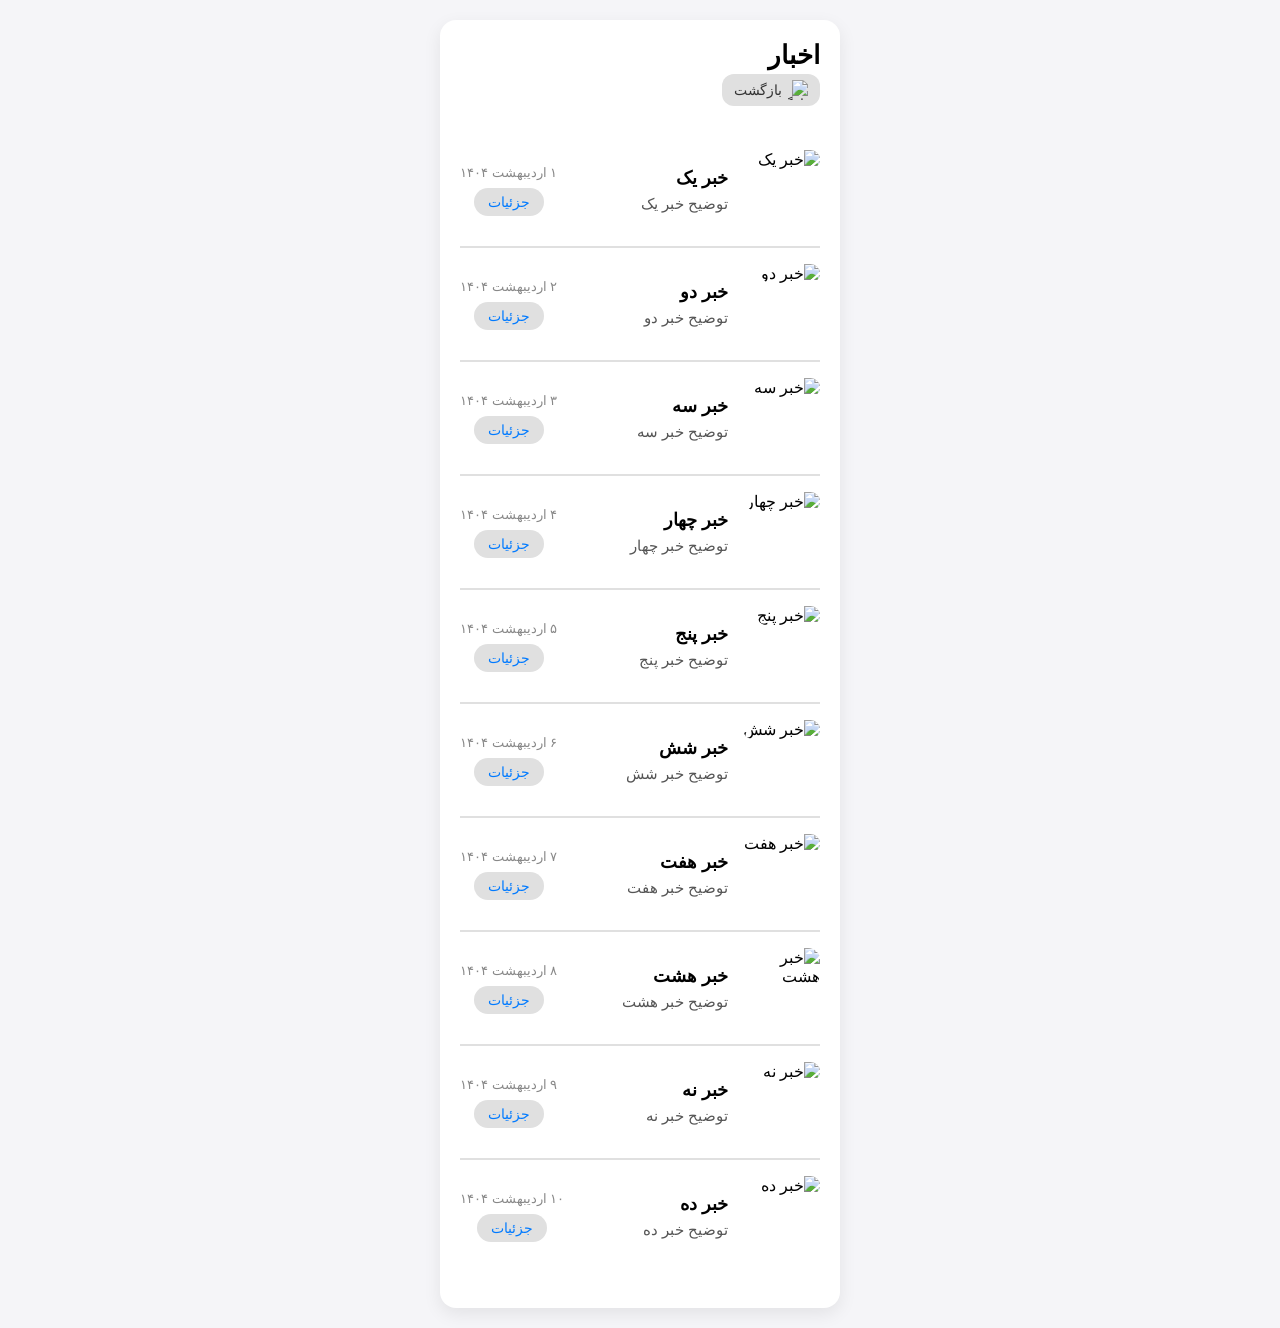
==== news.html @ 491c2c0a "Create news.html" ====
<!DOCTYPE html>
<html lang="fa" dir="rtl">
<head>
  <meta charset="UTF-8">
  <title>اخبار</title>
  <meta name="viewport" content="width=device-width, initial-scale=1.0">
  <style>
    /* ریست ساده */
    * {
      box-sizing: border-box;
      margin: 0;
      padding: 0;
    }
    body {
      background: #f5f5f8;
      font-family: 'Vazir', sans-serif;
      padding: 20px;
    }

    /* کانتینر اصلی */
    .news-container {
      background: #fff;
      max-width: 400px;
      margin: 0 auto;
      border-radius: 16px;
      padding: 20px;
      box-shadow: 0 6px 18px rgba(0,0,0,0.08);
    }

    /* هدر بخش */
    .news-header {
      text-align: right;
      margin-bottom: 16px;
    }
    .news-header h2 {
      font-size: 1.6rem;
      margin-bottom: 4px;
    }
    .news-header p {
      font-size: 0.95rem;
      color: #666;
    }

    /* آیتم‌های خبر */
    .news-item {
      display: flex;
      align-items: center;
      justify-content: space-between;
      padding: 16px 0;
    }
    /* خط جداکننده ضخیم */
    .news-item + .news-item {
      border-top: 2px solid #e0e0e0;
    }

    .news-thumb {
      flex: 0 0 80px;
      height: 80px;
      margin-left: 12px;
    }
    .news-thumb img {
      width: 100%;
      height: 100%;
      object-fit: cover;
      border-radius: 12px;
      transition: transform 0.3s ease;
    }
    .news-thumb img:hover {
      transform: scale(1.05);
    }

    .news-body {
      flex: 1;
      display: flex;
      flex-direction: column;
      gap: 6px;
      text-align: right;
    }
    .news-title {
      font-size: 1.1rem;
      font-weight: bold;
      color: #000;
    }
    .news-summary {
      font-size: 0.95rem;
      color: #555;
    }
    .news-date {
      font-size: 0.85rem;
      color: #999;
    }

    .news-actions {
      display: flex;
      flex-direction: column;
      align-items: center;
      gap: 8px;
    }
    .news-actions .news-date {
      /* تاریخ دوباره اینجا هم */
      font-size: 0.8rem;
      color: #888;
    }
    .btn-details {
      background: #e0e0e0;
      color: #007aff;
      border: none;
      border-radius: 14px;
      padding: 6px 14px;
      font-size: 0.9rem;
      cursor: pointer;
      transition: background 0.2s ease;
      text-decoration: none;
    }
    .btn-details:hover {
      background: #d0d0d0;
    }

    /* دکمه نمایش بیشتر */
    .load-more {
      text-align: center;
      margin-top: 20px;
    }
    .btn-load {
      background: #007aff;
      color: #fff;
      border: none;
      border-radius: 14px;
      padding: 10px 20px;
      font-size: 1rem;
      cursor: pointer;
      transition: background 0.2s ease;
    }
    .btn-load:hover {
      background: #005bb5;
    }
    /* دکمه بازگشت */
.back-btn {
  display: inline-flex;
  align-items: center;
  gap: 6px;
  text-decoration: none;
  background-color: #e0e0e0;
  color: #333;
  padding: 6px 12px;
  border-radius: 12px;
  font-size: 0.9rem;
  font-weight: 500;
  transition: background-color 0.2s ease;
  margin-bottom: 12px; /* فاصله از عنوان */
}

.back-btn img {
  width: 20px;
  height: 20px;
  object-fit: contain;
}

.back-btn:hover {
  background-color: #d0d0d0;
}

  </style>
</head>
<body>

  <div class="news-container">
    <div class="news-header">
      <div class="news-header">

      <h2>اخبار</h2>
  <!-- دکمه بازگشت -->
  <a href="index.html" class="back-btn">
    <img src="assets/images/back.gif" alt="بازگشت" />
    بازگشت
  </a>
    </div>

    <!-- تکرار کنید تا ۱۰ خبر -->
    <div class="news-item">
      <div class="news-thumb">
        <img src="https://via.placeholder.com/80" alt="خبر یک">
      </div>
      <div class="news-body">
        <div class="news-title">خبر یک</div>
        <div class="news-summary">توضیح خبر یک</div>
      </div>
      <div class="news-actions">
        <div class="news-date">۱ اردیبهشت ۱۴۰۴</div>
        <a href="#" class="btn-details">جزئیات</a>
      </div>
    </div>

    <div class="news-item">
      <div class="news-thumb">
        <img src="https://via.placeholder.com/80" alt="خبر دو">
      </div>
      <div class="news-body">
        <div class="news-title">خبر دو</div>
        <div class="news-summary">توضیح خبر دو</div>
      </div>
      <div class="news-actions">
        <div class="news-date">۲ اردیبهشت ۱۴۰۴</div>
        <a href="#" class="btn-details">جزئیات</a>
      </div>
    </div>

    <div class="news-item">
      <div class="news-thumb">
        <img src="https://via.placeholder.com/80" alt="خبر سه">
      </div>
      <div class="news-body">
        <div class="news-title">خبر سه</div>
        <div class="news-summary">توضیح خبر سه</div>
      </div>
      <div class="news-actions">
        <div class="news-date">۳ اردیبهشت ۱۴۰۴</div>
        <a href="#" class="btn-details">جزئیات</a>
      </div>
    </div>

    <div class="news-item">
      <div class="news-thumb">
        <img src="https://via.placeholder.com/80" alt="خبر چهار">
      </div>
      <div class="news-body">
        <div class="news-title">خبر چهار</div>
        <div class="news-summary">توضیح خبر چهار</div>
      </div>
      <div class="news-actions">
        <div class="news-date">۴ اردیبهشت ۱۴۰۴</div>
        <a href="#" class="btn-details">جزئیات</a>
      </div>
    </div>

    <div class="news-item">
      <div class="news-thumb">
        <img src="https://via.placeholder.com/80" alt="خبر پنج">
      </div>
      <div class="news-body">
        <div class="news-title">خبر پنج</div>
        <div class="news-summary">توضیح خبر پنج</div>
      </div>
      <div class="news-actions">
        <div class="news-date">۵ اردیبهشت ۱۴۰۴</div>
        <a href="#" class="btn-details">جزئیات</a>
      </div>
    </div>

    <div class="news-item">
      <div class="news-thumb">
        <img src="https://via.placeholder.com/80" alt="خبر شش">
      </div>
      <div class="news-body">
        <div class="news-title">خبر شش</div>
        <div class="news-summary">توضیح خبر شش</div>
      </div>
      <div class="news-actions">
        <div class="news-date">۶ اردیبهشت ۱۴۰۴</div>
        <a href="#" class="btn-details">جزئیات</a>
      </div>
    </div>

    <div class="news-item">
      <div class="news-thumb">
        <img src="https://via.placeholder.com/80" alt="خبر هفت">
      </div>
      <div class="news-body">
        <div class="news-title">خبر هفت</div>
        <div class="news-summary">توضیح خبر هفت</div>
      </div>
      <div class="news-actions">
        <div class="news-date">۷ اردیبهشت ۱۴۰۴</div>
        <a href="#" class="btn-details">جزئیات</a>
      </div>
    </div>

    <div class="news-item">
      <div class="news-thumb">
        <img src="https://via.placeholder.com/80" alt="خبر هشت">
      </div>
      <div class="news-body">
        <div class="news-title">خبر هشت</div>
        <div class="news-summary">توضیح خبر هشت</div>
      </div>
      <div class="news-actions">
        <div class="news-date">۸ اردیبهشت ۱۴۰۴</div>
        <a href="#" class="btn-details">جزئیات</a>
      </div>
    </div>

    <div class="news-item">
      <div class="news-thumb">
        <img src="https://via.placeholder.com/80" alt="خبر نه">
      </div>
      <div class="news-body">
        <div class="news-title">خبر نه</div>
        <div class="news-summary">توضیح خبر نه</div>
      </div>
      <div class="news-actions">
        <div class="news-date">۹ اردیبهشت ۱۴۰۴</div>
        <a href="#" class="btn-details">جزئیات</a>
      </div>
    </div>

    <div class="news-item">
      <div class="news-thumb">
        <img src="https://via.placeholder.com/80" alt="خبر ده">
      </div>
      <div class="news-body">
        <div class="news-title">خبر ده</div>
        <div class="news-summary">توضیح خبر ده</div>
      </div>
      <div class="news-actions">
        <div class="news-date">۱۰ اردیبهشت ۱۴۰۴</div>
        <a href="#" class="btn-details">جزئیات</a>
      </div>
    </div>


  </div>

</body>
</html>
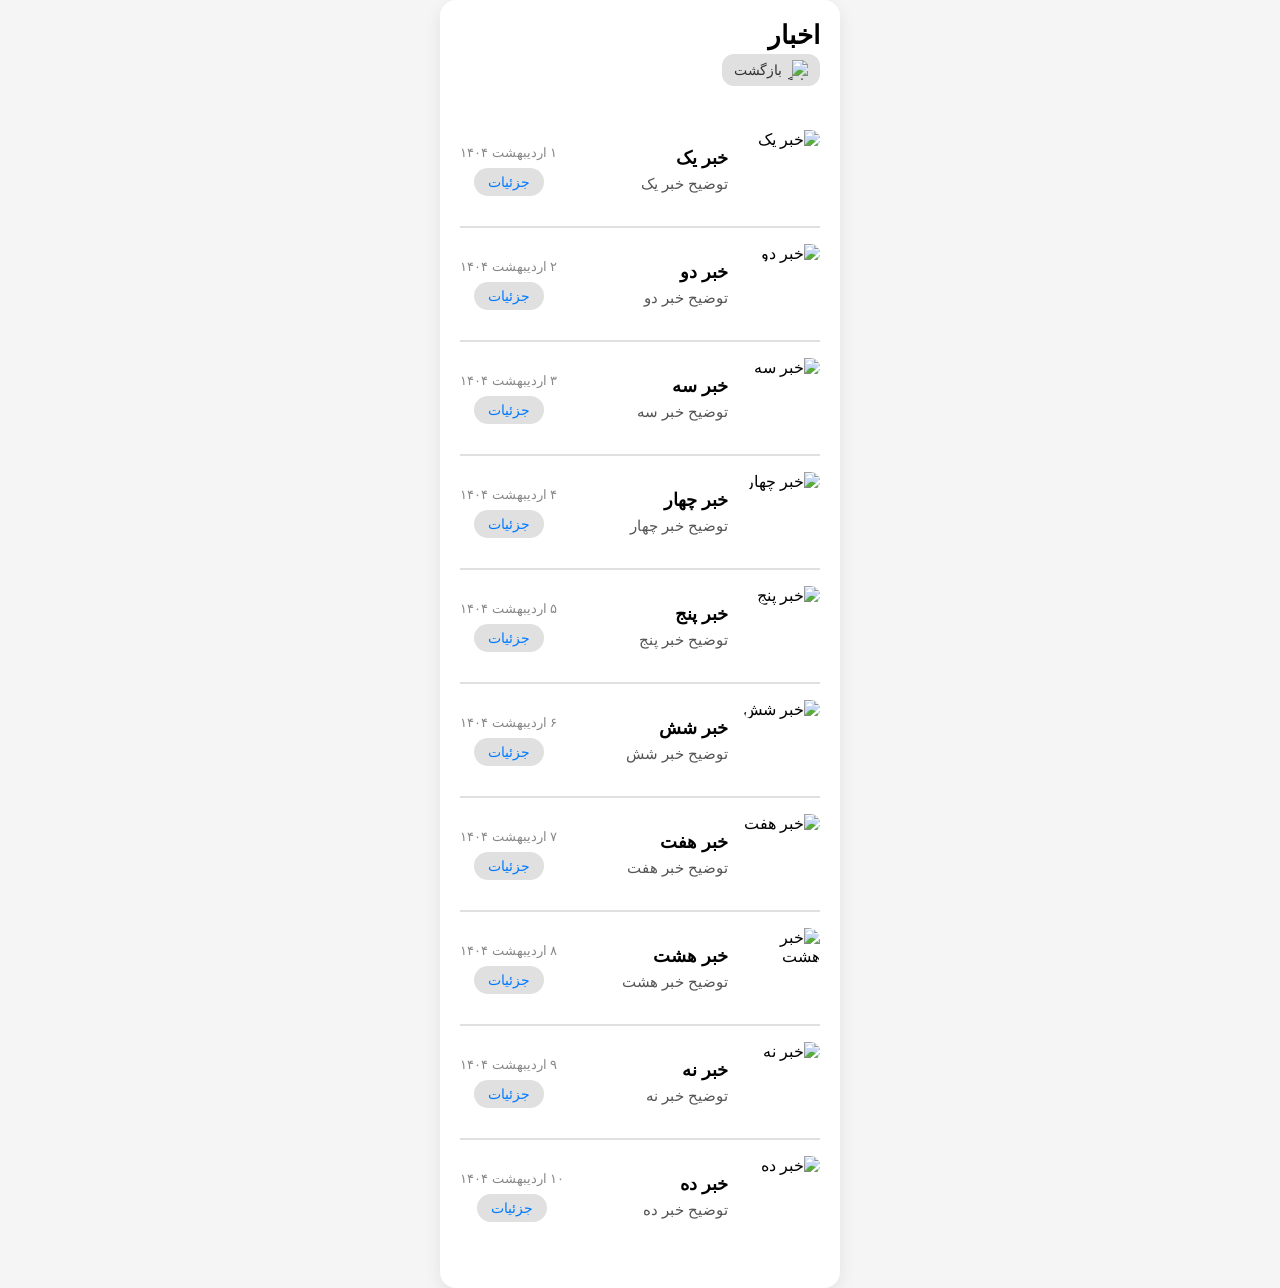
==== commit d3b62b0e: "Update news.html" ====
--- a/news.html
+++ b/news.html
@@ -161,9 +161,16 @@
 }
 
   </style>
+<link rel="stylesheet" href="style.css">
 </head>
+<script src="https://www.w3schools.com/lib/w3.js"></script>
+<script>
+  w3.includeHTML();
+</script>
+  <script src="assets/js/menu.js"></script>
 <body>
 
+  <div w3-include-html="parts/header.html"></div>
   <div class="news-container">
     <div class="news-header">
       <div class="news-header">
--- a/style.css
+++ b/style.css
@@ -0,0 +1,477 @@
+/* ======= استایل کلی ======= */
+body {
+  font-family: 'Vazir', sans-serif;
+  background: #f5f5f5;
+  margin: 0;
+  padding: 0;
+  direction: rtl;
+}
+  direction: rtl;
+  text-align: right;
+}
+
+.container {
+  float: right;
+}
+
+.menu li {
+  float: right;
+}
+
+.breadcrumb {
+  direction: rtl;
+}
+/* ======= استایل هدر اپلیکیشن واکنش‌گرا ======= */
+.header-app * {
+  box-sizing: border-box;
+}
+
+.header-app {
+  font-family: 'Vazir', sans-serif;
+  background-color: #fff;
+  direction: rtl;
+}
+
+.header-app header {
+  background-color: #fff;
+  border-bottom: 1px solid #ddd;
+  position: static;
+  top: 0;
+  z-index: 1000;
+}
+
+.header-app .logo3 {
+  max-height: 50px;
+  width: auto;
+  display: block;
+  margin-right: 20px;
+  margin-left: 0px;
+}
+
+.header-app .navbar3 {
+  display: flex;
+  align-items: center;
+  padding: 10px 20px 10px 50px;
+  gap: 20px;
+}
+.header-app .nav-items3 {
+  display: flex;
+  gap: 30px;
+  list-style: none;
+  margin: 0;
+  padding: 0;
+}
+
+.header-app .nav-item3:hover {
+  color: #0071e3;
+}
+
+.header-app .mega-menu-wrapper3 {
+  position: relative;
+  width: 100%;
+  z-index: 999;
+}
+
+.header-app .mega-menu3 {
+  display: none;
+  position: fixed;
+  top: 70px;
+  right: 0;
+  left: 0;
+  background: rgba(255, 255, 255, 0.9);
+  backdrop-filter: blur(10px);
+  padding: 20px 40px;
+  box-shadow: 0 4px 12px rgba(0, 0, 0, 0.1);
+  border-top: 1px solid #ddd;
+  flex-wrap: wrap;
+  justify-content: flex-start;
+  direction: rtl;
+  z-index: 1000;
+}
+
+.header-app .mega-menu3.active {
+  display: flex;
+}
+
+.header-app .column3 {
+  flex: 1;
+  max-width: 250px;
+  margin-left: 40px;
+}
+
+.header-app .column3 h4 {
+  font-size: 18px;
+  font-weight: bold;
+  margin-bottom: 10px;
+}
+
+.header-app .column3 a {
+  display: block;
+  text-decoration: none;
+  color: #333;
+  margin-bottom: 8px;
+  font-size: 16px;
+  transition: color 0.2s ease, font-weight 0.2s ease;
+}
+
+.header-app .column3 a:hover {
+  color: #0071e3;
+  font-weight: bold;
+}
+
+.header-app .header-image3 {
+  display: block;
+  width: 100%;
+  height: auto;
+}
+
+
+/* ====== بخش عنوان + دکمه بیشتر ====== */
+.section-header {
+  display: flex;
+  justify-content: space-between;
+  align-items: center;
+  margin: 20px;
+}
+
+.section-title {
+  font-size: 24px;
+  font-weight: bold;
+}
+
+.subtitle {
+  font-size: 18px;
+  color: #666;
+  margin-top: 5px;
+}
+
+.more-button {
+  display: flex;
+  align-items: center;
+  text-decoration: none;
+  font-size: 16px;
+  color: #0077cc;
+  gap: 5px;
+}
+
+.more-button img {
+  width: 16px;
+  height: 16px;
+}
+
+/* کارت‌ها */
+.card-section,
+.cards-container-2 {
+  display: flex;
+  overflow-x: auto;
+  gap: 15px;
+  padding: 0 20px 30px;
+  scroll-snap-type: x mandatory;
+}
+
+.card {
+  width: 100%;
+  max-width: 200px;
+  background: white;
+  border-radius: 10px;
+  padding: 10px;
+  box-shadow: 0 2px 4px rgba(0, 0, 0, 0.1);
+  flex-shrink: 0;
+  scroll-snap-align: start;
+  text-decoration: none;
+  color: inherit;
+}
+
+.card img {
+  width: 100%;
+  border-radius: 8px;
+}
+
+.card-title {
+  font-weight: bold;
+  font-size: 14px;
+  margin-top: 8px;
+}
+
+.card-text {
+  font-size: 13px;
+  color: #555;
+}
+
+/* ======= استایل دوم (طراحی جدید) ======= */
+.section-title-2 {
+  font-family: 'IranYekan', sans-serif;
+  font-size: 22px;
+  font-weight: bold;
+  margin-bottom: 5px;
+  padding: 0 20px;
+}
+
+.subtitle-2 {
+  font-family: 'IranYekan', sans-serif;
+  font-size: 15px;
+  color: #666;
+  margin-bottom: 15px;
+  padding: 0 20px;
+}
+
+/* کارت‌های مدرن */
+.cards-container-2::-webkit-scrollbar {
+  display: none;
+}
+
+.modern-card-2 {
+  flex: 0 0 340px;
+  height: 420px;
+  background-color: #fff;
+  border-radius: 12px;
+  overflow: hidden;
+  box-shadow: 0 4px 12px rgba(0, 0, 0, 0.1);
+  position: relative;
+  scroll-snap-align: start;
+  user-select: none;
+}
+
+.card-image-2 {
+  width: 100%;
+  height: 100%;
+  background-size: cover;
+  background-position: center;
+}
+
+.glass-bar-2 {
+  position: absolute;
+  bottom: 0;
+  left: 0;
+  right: 0;
+  padding: 15px;
+  background: rgba(255, 255, 255, 0.3);
+  backdrop-filter: blur(15px);
+  display: flex;
+  align-items: center;
+  justify-content: space-between;
+  height: 60px;
+  border-radius: 0 0 12px 12px;
+}
+
+.logo-area-2 {
+  display: flex;
+  align-items: center;
+  flex-grow: 1;
+  overflow: hidden;
+}
+
+.logo-2 {
+  width: 50px;
+  height: 50px;
+  border-radius: 8px;
+  margin-left: 12px;
+  object-fit: cover;
+}
+
+.text-content-2 {
+  display: flex;
+  flex-direction: column;
+  overflow: hidden;
+}
+
+.event-title-2 {
+  font-family: 'IranYekan', sans-serif;
+  font-size: 17px;
+  font-weight: bold;
+  margin-bottom: 2px;
+  color: #000;
+  white-space: nowrap;
+  overflow: hidden;
+  text-overflow: ellipsis;
+}
+
+.event-description-2 {
+  font-family: 'IranYekan', sans-serif;
+  font-size: 14px;
+  color: #444;
+  white-space: nowrap;
+  overflow: hidden;
+  text-overflow: ellipsis;
+}
+
+/* ====== اپلیکیشن ====== */
+.container {
+  background: white;
+  border-radius: 20px;
+  padding: 20px;
+  width: 100%;
+  max-width: 360px;
+  box-shadow: 0 4px 10px rgba(0, 0, 0, 0.1);
+  margin: 0 auto;
+}
+
+.app {
+  display: flex;
+  align-items: center;
+  justify-content: space-between;
+  padding: 10px 0;
+}
+
+.app + .app {
+  border-top: 1px solid #eee;
+}
+
+.app-info {
+  display: flex;
+  align-items: center;
+}
+
+.app img {
+  width: 50px;
+  height: 50px;
+  border-radius: 12px;
+  margin-left: 10px;
+}
+
+.app-text {
+  display: flex;
+  flex-direction: column;
+}
+
+.app-title {
+  font-weight: bold;
+}
+
+.app-subtitle {
+  font-size: 12px;
+  color: gray;
+}
+
+.button {
+  background-color: #e0e0e0;
+  border: none;
+  border-radius: 14px;
+  padding: 6px 14px;
+  font-size: 14px;
+  cursor: pointer;
+  text-decoration: none;
+}
+
+.button.update {
+  background-color: #007aff;
+  color: white;
+}
+.more-button-wrapper {
+  display: flex;
+  justify-content: center;
+  margin-top: 20px;
+}
+
+.more-button-wrapper .button {
+  width: 100%;
+  text-align: center;
+}
+
+/* ======= ریسپانسیو ======= */
+@media screen and (max-width: 768px) {
+  .card {
+    width: 100%;
+    max-width: 160px;
+    margin: 0 auto;
+  }
+
+  .modern-card-2 {
+    flex: 0 0 90%;
+    max-width: 90%;
+  }
+
+  .container {
+    width: 90%;
+  }
+
+  .header-text h1 {
+    font-size: 18px;
+  }
+
+  .header-text h2 {
+    font-size: 13px;
+  }
+
+  .search-box {
+    max-width: calc(100% - 30px);
+    margin: 15px;
+  }
+}
+
+/* ====== فوتر ====== */
+.footer {
+  background: url('6E5401CF-9875-4F31-A5F1-5B2A2A1F9D86.jpeg') no-repeat center center/cover;
+  color: white;
+  font-family: 'Vazir', sans-serif;
+  padding: 40px 20px;
+  position: relative;
+  direction: rtl;
+}
+
+.footer-overlay {
+  background-color: rgba(0, 0, 0, 0.6);
+  padding: 30px;
+  border-radius: 10px;
+}
+
+.footer-columns {
+  display: flex;
+  flex-wrap: wrap;
+  justify-content: space-between;
+  gap: 30px;
+}
+
+.footer-col {
+  flex: 1;
+  min-width: 200px;
+}
+
+.footer-col h4 {
+  border-bottom: 2px solid #ffc107;
+  padding-bottom: 8px;
+  margin-bottom: 15px;
+}
+
+.footer-col ul {
+  list-style: none;
+  padding: 0;
+  margin: 0;
+}
+
+.footer-col ul li {
+  margin-bottom: 10px;
+}
+
+.footer-col ul li a {
+  color: #eee;
+  text-decoration: none;
+  transition: color 0.3s ease;
+  display: inline;
+  background: transparent;
+  outline: none;
+  padding: 0;
+  margin: 0;
+  border: none;
+}
+
+.footer-col ul li a:hover,
+.footer-col ul li a:focus {
+  color: #ffd700;
+  text-decoration: none;
+  outline: none;
+  background: transparent;
+  box-shadow: none;
+}
+
+.footer-col ul li a:visited {
+  color: #ff9800;
+  text-decoration: none;
+}
+
+.footer-bottom {
+  text-align: center;
+  margin-top: 40px;
+  font-size: 14px;
+  color: #ccc;
+}
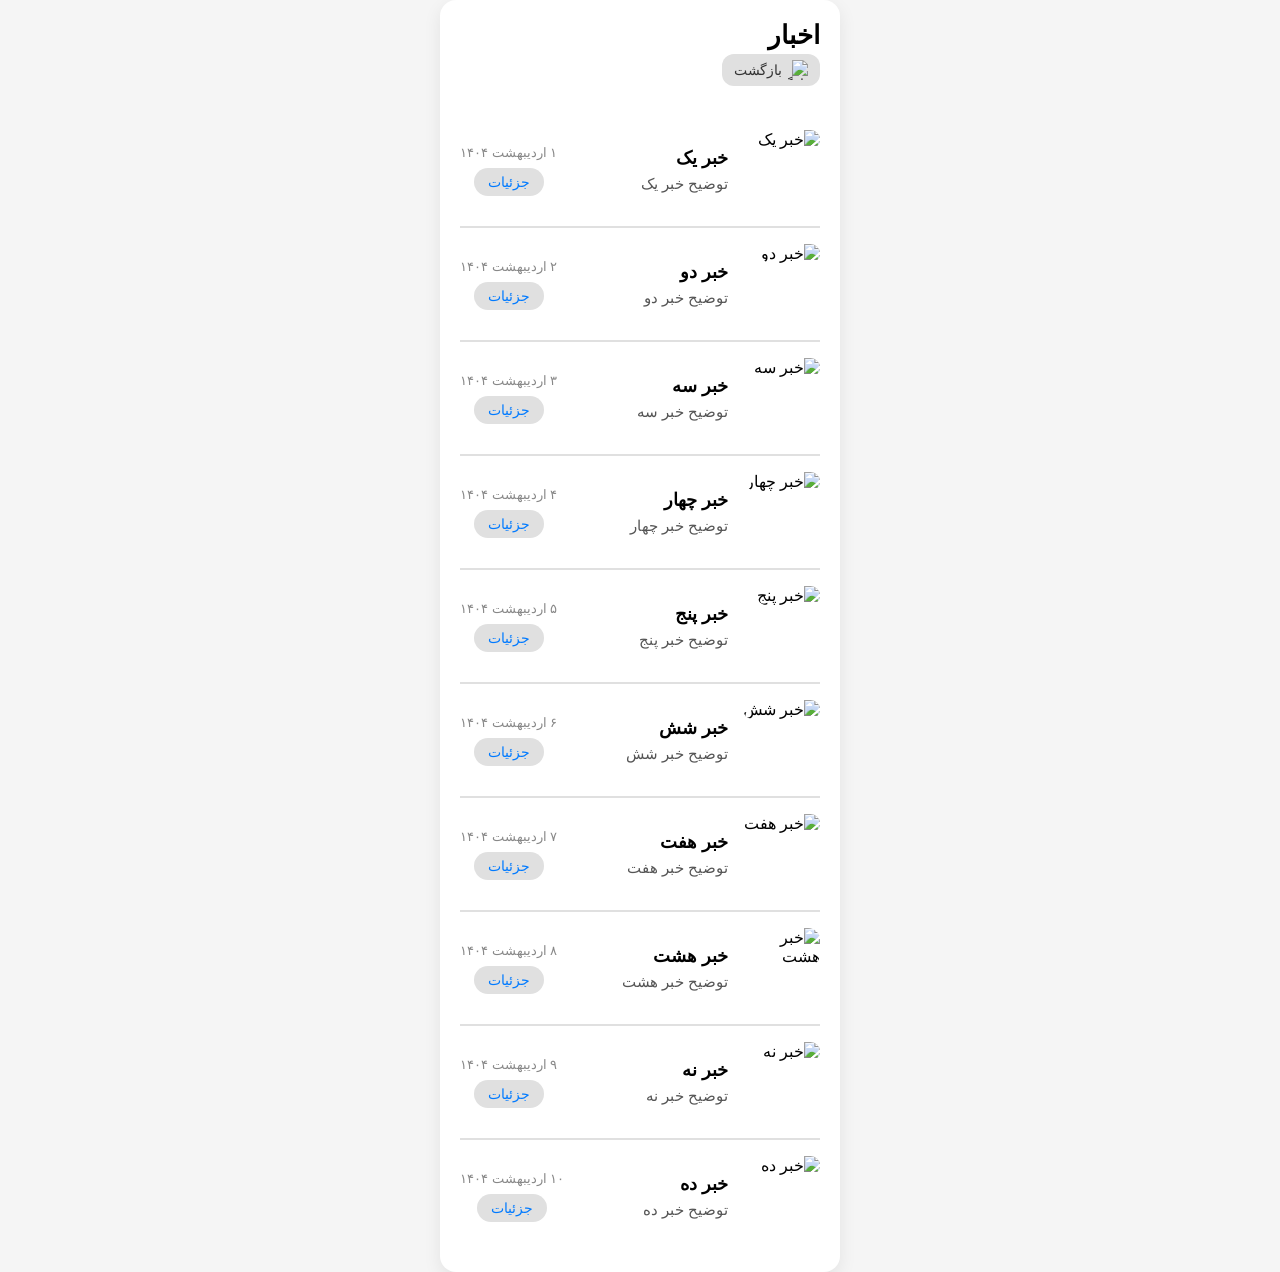
==== commit a496b505: "Update news.html" ====
--- a/news.html
+++ b/news.html
@@ -167,13 +167,11 @@
 <script>
   w3.includeHTML();
 </script>
-  <script src="assets/js/menu.js"></script>
 <body>
 
   <div w3-include-html="parts/header.html"></div>
   <div class="news-container">
     <div class="news-header">
-      <div class="news-header">
 
       <h2>اخبار</h2>
   <!-- دکمه بازگشت -->
@@ -326,6 +324,6 @@
 
 
   </div>
-
+  <script src="assets/js/menu.js"></script>
 </body>
 </html>
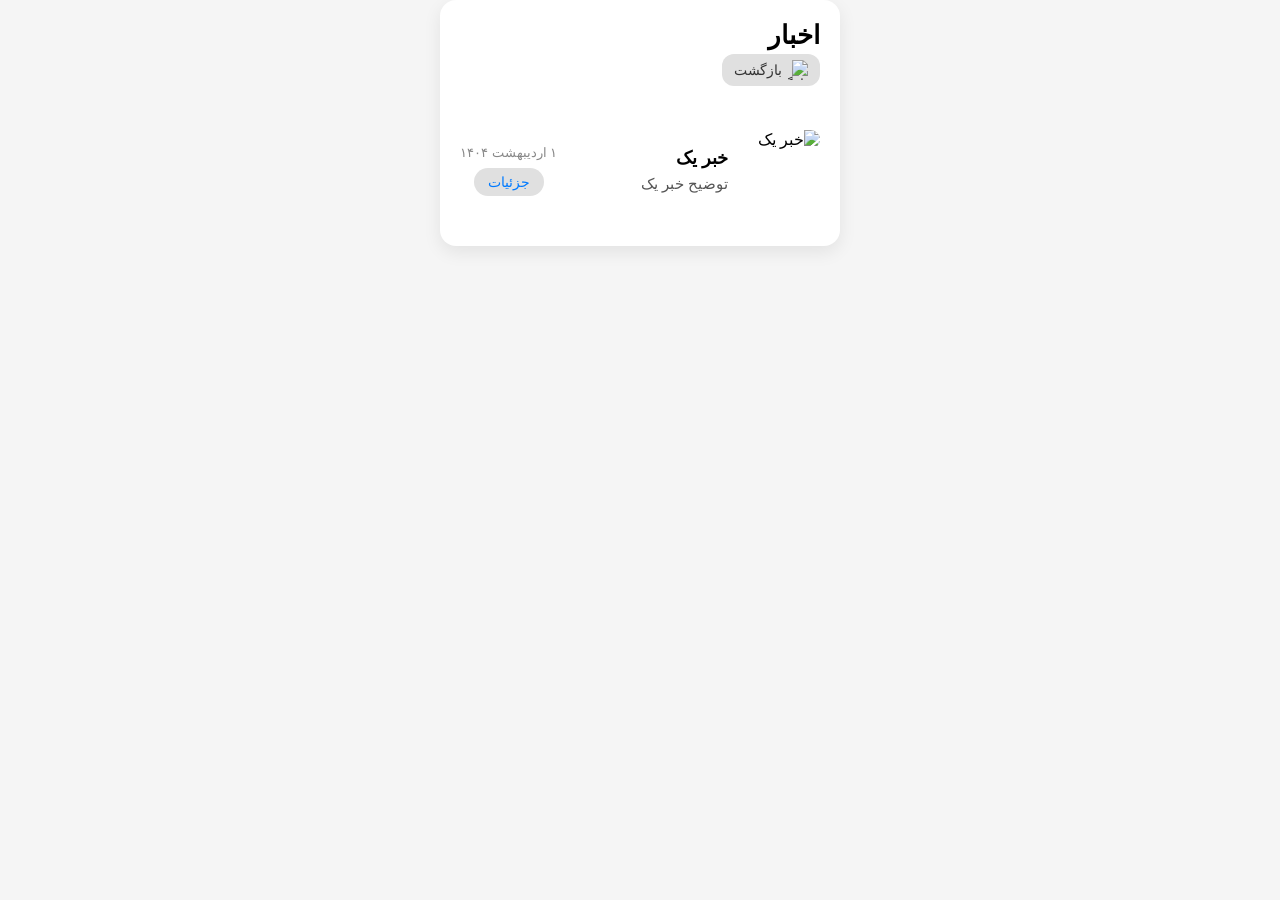
==== commit 0d66c4c9: "Update news.html" ====
--- a/news.html
+++ b/news.html
@@ -135,53 +135,48 @@
       background: #005bb5;
     }
     /* دکمه بازگشت */
-.back-btn {
-  display: inline-flex;
-  align-items: center;
-  gap: 6px;
-  text-decoration: none;
-  background-color: #e0e0e0;
-  color: #333;
-  padding: 6px 12px;
-  border-radius: 12px;
-  font-size: 0.9rem;
-  font-weight: 500;
-  transition: background-color 0.2s ease;
-  margin-bottom: 12px; /* فاصله از عنوان */
-}
-
-.back-btn img {
-  width: 20px;
-  height: 20px;
-  object-fit: contain;
-}
-
-.back-btn:hover {
-  background-color: #d0d0d0;
-}
-
+    .back-btn {
+      display: inline-flex;
+      align-items: center;
+      gap: 6px;
+      text-decoration: none;
+      background-color: #e0e0e0;
+      color: #333;
+      padding: 6px 12px;
+      border-radius: 12px;
+      font-size: 0.9rem;
+      font-weight: 500;
+      transition: background-color 0.2s ease;
+      margin-bottom: 12px; /* فاصله از عنوان */
+    }
+
+    .back-btn img {
+      width: 20px;
+      height: 20px;
+      object-fit: contain;
+    }
+
+    .back-btn:hover {
+      background-color: #d0d0d0;
+    }
   </style>
-<link rel="stylesheet" href="style.css">
+  <link rel="stylesheet" href="style.css">
 </head>
-<script src="https://www.w3schools.com/lib/w3.js"></script>
-<script>
-  w3.includeHTML();
-</script>
 <body>
 
   <div w3-include-html="parts/header.html"></div>
+
   <div class="news-container">
     <div class="news-header">
-
       <h2>اخبار</h2>
-  <!-- دکمه بازگشت -->
-  <a href="index.html" class="back-btn">
-    <img src="assets/images/back.gif" alt="بازگشت" />
-    بازگشت
-  </a>
+      <!-- دکمه بازگشت -->
+      <a href="index.html" class="back-btn">
+        <img src="assets/images/back.gif" alt="بازگشت" />
+        بازگشت
+      </a>
     </div>
 
-    <!-- تکرار کنید تا ۱۰ خبر -->
+    <!-- تکرار خبرها -->
     <div class="news-item">
       <div class="news-thumb">
         <img src="https://via.placeholder.com/80" alt="خبر یک">
@@ -196,134 +191,16 @@
       </div>
     </div>
 
-    <div class="news-item">
-      <div class="news-thumb">
-        <img src="https://via.placeholder.com/80" alt="خبر دو">
-      </div>
-      <div class="news-body">
-        <div class="news-title">خبر دو</div>
-        <div class="news-summary">توضیح خبر دو</div>
-      </div>
-      <div class="news-actions">
-        <div class="news-date">۲ اردیبهشت ۱۴۰۴</div>
-        <a href="#" class="btn-details">جزئیات</a>
-      </div>
-    </div>
-
-    <div class="news-item">
-      <div class="news-thumb">
-        <img src="https://via.placeholder.com/80" alt="خبر سه">
-      </div>
-      <div class="news-body">
-        <div class="news-title">خبر سه</div>
-        <div class="news-summary">توضیح خبر سه</div>
-      </div>
-      <div class="news-actions">
-        <div class="news-date">۳ اردیبهشت ۱۴۰۴</div>
-        <a href="#" class="btn-details">جزئیات</a>
-      </div>
-    </div>
-
-    <div class="news-item">
-      <div class="news-thumb">
-        <img src="https://via.placeholder.com/80" alt="خبر چهار">
-      </div>
-      <div class="news-body">
-        <div class="news-title">خبر چهار</div>
-        <div class="news-summary">توضیح خبر چهار</div>
-      </div>
-      <div class="news-actions">
-        <div class="news-date">۴ اردیبهشت ۱۴۰۴</div>
-        <a href="#" class="btn-details">جزئیات</a>
-      </div>
-    </div>
-
-    <div class="news-item">
-      <div class="news-thumb">
-        <img src="https://via.placeholder.com/80" alt="خبر پنج">
-      </div>
-      <div class="news-body">
-        <div class="news-title">خبر پنج</div>
-        <div class="news-summary">توضیح خبر پنج</div>
-      </div>
-      <div class="news-actions">
-        <div class="news-date">۵ اردیبهشت ۱۴۰۴</div>
-        <a href="#" class="btn-details">جزئیات</a>
-      </div>
-    </div>
-
-    <div class="news-item">
-      <div class="news-thumb">
-        <img src="https://via.placeholder.com/80" alt="خبر شش">
-      </div>
-      <div class="news-body">
-        <div class="news-title">خبر شش</div>
-        <div class="news-summary">توضیح خبر شش</div>
-      </div>
-      <div class="news-actions">
-        <div class="news-date">۶ اردیبهشت ۱۴۰۴</div>
-        <a href="#" class="btn-details">جزئیات</a>
-      </div>
-    </div>
-
-    <div class="news-item">
-      <div class="news-thumb">
-        <img src="https://via.placeholder.com/80" alt="خبر هفت">
-      </div>
-      <div class="news-body">
-        <div class="news-title">خبر هفت</div>
-        <div class="news-summary">توضیح خبر هفت</div>
-      </div>
-      <div class="news-actions">
-        <div class="news-date">۷ اردیبهشت ۱۴۰۴</div>
-        <a href="#" class="btn-details">جزئیات</a>
-      </div>
-    </div>
-
-    <div class="news-item">
-      <div class="news-thumb">
-        <img src="https://via.placeholder.com/80" alt="خبر هشت">
-      </div>
-      <div class="news-body">
-        <div class="news-title">خبر هشت</div>
-        <div class="news-summary">توضیح خبر هشت</div>
-      </div>
-      <div class="news-actions">
-        <div class="news-date">۸ اردیبهشت ۱۴۰۴</div>
-        <a href="#" class="btn-details">جزئیات</a>
-      </div>
-    </div>
-
-    <div class="news-item">
-      <div class="news-thumb">
-        <img src="https://via.placeholder.com/80" alt="خبر نه">
-      </div>
-      <div class="news-body">
-        <div class="news-title">خبر نه</div>
-        <div class="news-summary">توضیح خبر نه</div>
-      </div>
-      <div class="news-actions">
-        <div class="news-date">۹ اردیبهشت ۱۴۰۴</div>
-        <a href="#" class="btn-details">جزئیات</a>
-      </div>
-    </div>
-
-    <div class="news-item">
-      <div class="news-thumb">
-        <img src="https://via.placeholder.com/80" alt="خبر ده">
-      </div>
-      <div class="news-body">
-        <div class="news-title">خبر ده</div>
-        <div class="news-summary">توضیح خبر ده</div>
-      </div>
-      <div class="news-actions">
-        <div class="news-date">۱۰ اردیبهشت ۱۴۰۴</div>
-        <a href="#" class="btn-details">جزئیات</a>
-      </div>
-    </div>
-
+    <!-- سایر خبرها مانند قبل ... -->
 
   </div>
+
+  <script src="https://www.w3schools.com/lib/w3.js"></script>
+  <script>
+    window.addEventListener("DOMContentLoaded", () => {
+      w3.includeHTML();
+    });
+  </script>
   <script src="assets/js/menu.js"></script>
 </body>
 </html>
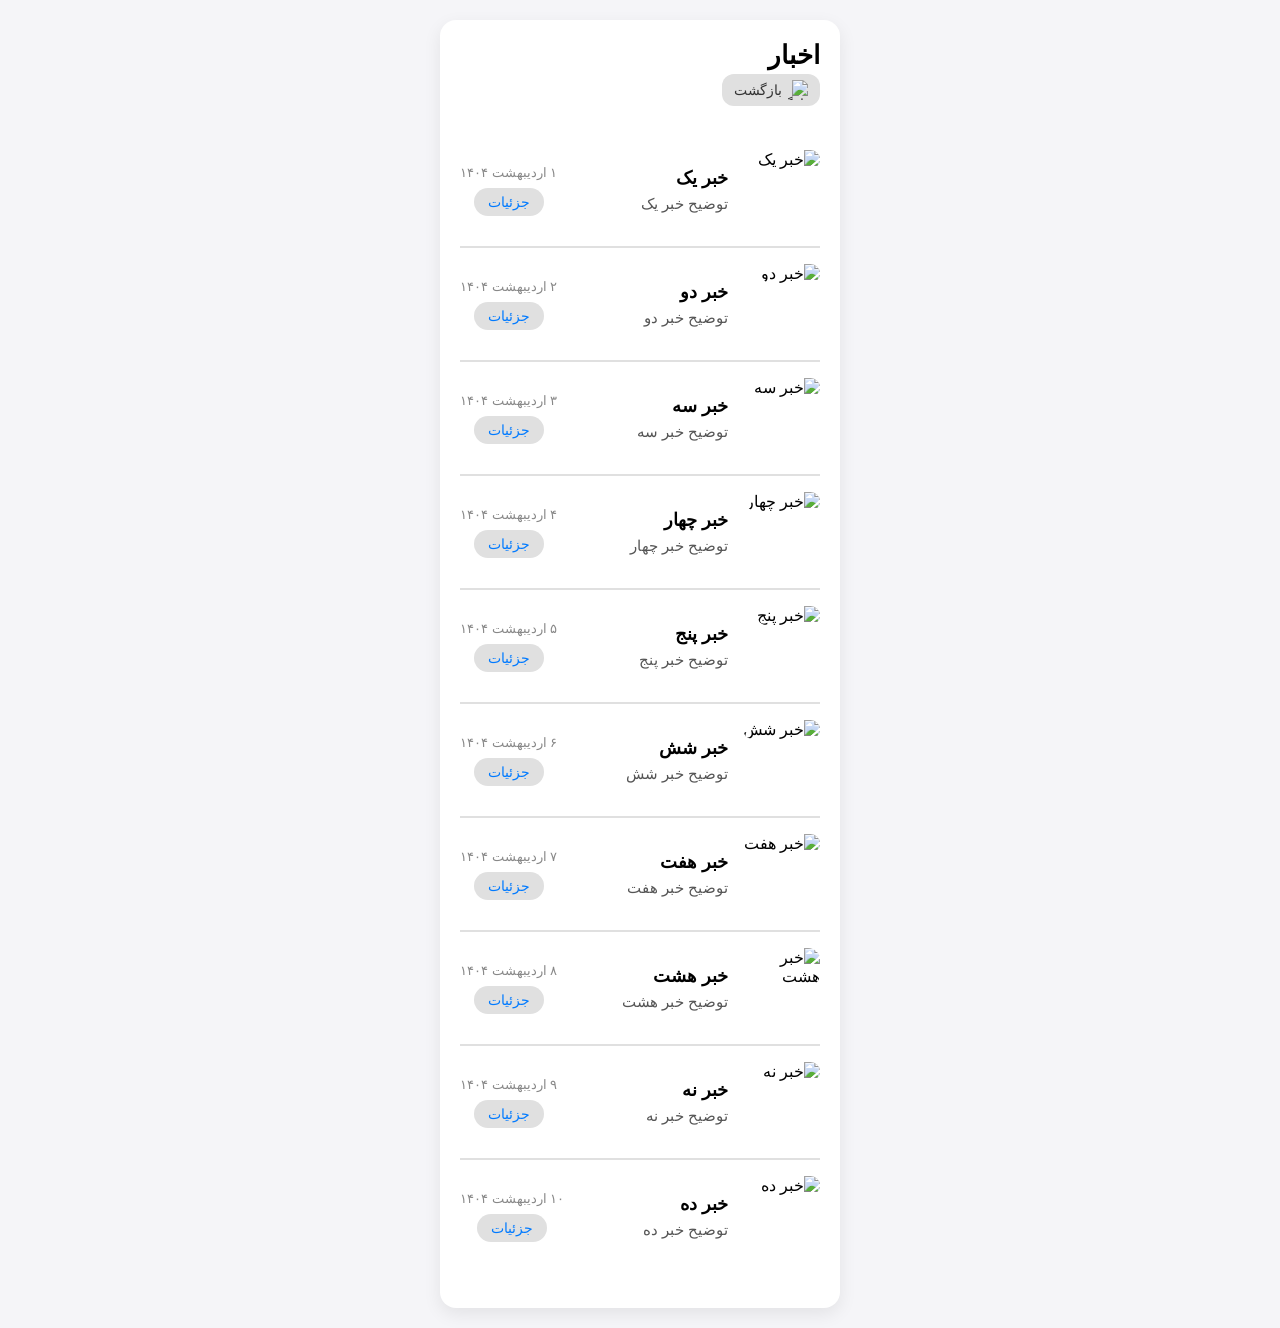
==== commit 95e036d8: "Create news.html" ====
--- a/news.html
+++ b/news.html
@@ -135,48 +135,48 @@
       background: #005bb5;
     }
     /* دکمه بازگشت */
-    .back-btn {
-      display: inline-flex;
-      align-items: center;
-      gap: 6px;
-      text-decoration: none;
-      background-color: #e0e0e0;
-      color: #333;
-      padding: 6px 12px;
-      border-radius: 12px;
-      font-size: 0.9rem;
-      font-weight: 500;
-      transition: background-color 0.2s ease;
-      margin-bottom: 12px; /* فاصله از عنوان */
-    }
-
-    .back-btn img {
-      width: 20px;
-      height: 20px;
-      object-fit: contain;
-    }
-
-    .back-btn:hover {
-      background-color: #d0d0d0;
-    }
+.back-btn {
+  display: inline-flex;
+  align-items: center;
+  gap: 6px;
+  text-decoration: none;
+  background-color: #e0e0e0;
+  color: #333;
+  padding: 6px 12px;
+  border-radius: 12px;
+  font-size: 0.9rem;
+  font-weight: 500;
+  transition: background-color 0.2s ease;
+  margin-bottom: 12px; /* فاصله از عنوان */
+}
+
+.back-btn img {
+  width: 20px;
+  height: 20px;
+  object-fit: contain;
+}
+
+.back-btn:hover {
+  background-color: #d0d0d0;
+}
+
   </style>
-  <link rel="stylesheet" href="style.css">
 </head>
 <body>
 
-  <div w3-include-html="parts/header.html"></div>
-
   <div class="news-container">
     <div class="news-header">
+      <div class="news-header">
+
       <h2>اخبار</h2>
-      <!-- دکمه بازگشت -->
-      <a href="index.html" class="back-btn">
-        <img src="assets/images/back.gif" alt="بازگشت" />
-        بازگشت
-      </a>
-    </div>
-
-    <!-- تکرار خبرها -->
+  <!-- دکمه بازگشت -->
+  <a href="index.html" class="back-btn">
+    <img src="assets/images/back.gif" alt="بازگشت" />
+    بازگشت
+  </a>
+    </div>
+
+    <!-- تکرار کنید تا ۱۰ خبر -->
     <div class="news-item">
       <div class="news-thumb">
         <img src="https://via.placeholder.com/80" alt="خبر یک">
@@ -191,16 +191,134 @@
       </div>
     </div>
 
-    <!-- سایر خبرها مانند قبل ... -->
+    <div class="news-item">
+      <div class="news-thumb">
+        <img src="https://via.placeholder.com/80" alt="خبر دو">
+      </div>
+      <div class="news-body">
+        <div class="news-title">خبر دو</div>
+        <div class="news-summary">توضیح خبر دو</div>
+      </div>
+      <div class="news-actions">
+        <div class="news-date">۲ اردیبهشت ۱۴۰۴</div>
+        <a href="#" class="btn-details">جزئیات</a>
+      </div>
+    </div>
+
+    <div class="news-item">
+      <div class="news-thumb">
+        <img src="https://via.placeholder.com/80" alt="خبر سه">
+      </div>
+      <div class="news-body">
+        <div class="news-title">خبر سه</div>
+        <div class="news-summary">توضیح خبر سه</div>
+      </div>
+      <div class="news-actions">
+        <div class="news-date">۳ اردیبهشت ۱۴۰۴</div>
+        <a href="#" class="btn-details">جزئیات</a>
+      </div>
+    </div>
+
+    <div class="news-item">
+      <div class="news-thumb">
+        <img src="https://via.placeholder.com/80" alt="خبر چهار">
+      </div>
+      <div class="news-body">
+        <div class="news-title">خبر چهار</div>
+        <div class="news-summary">توضیح خبر چهار</div>
+      </div>
+      <div class="news-actions">
+        <div class="news-date">۴ اردیبهشت ۱۴۰۴</div>
+        <a href="#" class="btn-details">جزئیات</a>
+      </div>
+    </div>
+
+    <div class="news-item">
+      <div class="news-thumb">
+        <img src="https://via.placeholder.com/80" alt="خبر پنج">
+      </div>
+      <div class="news-body">
+        <div class="news-title">خبر پنج</div>
+        <div class="news-summary">توضیح خبر پنج</div>
+      </div>
+      <div class="news-actions">
+        <div class="news-date">۵ اردیبهشت ۱۴۰۴</div>
+        <a href="#" class="btn-details">جزئیات</a>
+      </div>
+    </div>
+
+    <div class="news-item">
+      <div class="news-thumb">
+        <img src="https://via.placeholder.com/80" alt="خبر شش">
+      </div>
+      <div class="news-body">
+        <div class="news-title">خبر شش</div>
+        <div class="news-summary">توضیح خبر شش</div>
+      </div>
+      <div class="news-actions">
+        <div class="news-date">۶ اردیبهشت ۱۴۰۴</div>
+        <a href="#" class="btn-details">جزئیات</a>
+      </div>
+    </div>
+
+    <div class="news-item">
+      <div class="news-thumb">
+        <img src="https://via.placeholder.com/80" alt="خبر هفت">
+      </div>
+      <div class="news-body">
+        <div class="news-title">خبر هفت</div>
+        <div class="news-summary">توضیح خبر هفت</div>
+      </div>
+      <div class="news-actions">
+        <div class="news-date">۷ اردیبهشت ۱۴۰۴</div>
+        <a href="#" class="btn-details">جزئیات</a>
+      </div>
+    </div>
+
+    <div class="news-item">
+      <div class="news-thumb">
+        <img src="https://via.placeholder.com/80" alt="خبر هشت">
+      </div>
+      <div class="news-body">
+        <div class="news-title">خبر هشت</div>
+        <div class="news-summary">توضیح خبر هشت</div>
+      </div>
+      <div class="news-actions">
+        <div class="news-date">۸ اردیبهشت ۱۴۰۴</div>
+        <a href="#" class="btn-details">جزئیات</a>
+      </div>
+    </div>
+
+    <div class="news-item">
+      <div class="news-thumb">
+        <img src="https://via.placeholder.com/80" alt="خبر نه">
+      </div>
+      <div class="news-body">
+        <div class="news-title">خبر نه</div>
+        <div class="news-summary">توضیح خبر نه</div>
+      </div>
+      <div class="news-actions">
+        <div class="news-date">۹ اردیبهشت ۱۴۰۴</div>
+        <a href="#" class="btn-details">جزئیات</a>
+      </div>
+    </div>
+
+    <div class="news-item">
+      <div class="news-thumb">
+        <img src="https://via.placeholder.com/80" alt="خبر ده">
+      </div>
+      <div class="news-body">
+        <div class="news-title">خبر ده</div>
+        <div class="news-summary">توضیح خبر ده</div>
+      </div>
+      <div class="news-actions">
+        <div class="news-date">۱۰ اردیبهشت ۱۴۰۴</div>
+        <a href="#" class="btn-details">جزئیات</a>
+      </div>
+    </div>
+
 
   </div>
 
-  <script src="https://www.w3schools.com/lib/w3.js"></script>
-  <script>
-    window.addEventListener("DOMContentLoaded", () => {
-      w3.includeHTML();
-    });
-  </script>
-  <script src="assets/js/menu.js"></script>
 </body>
 </html>
